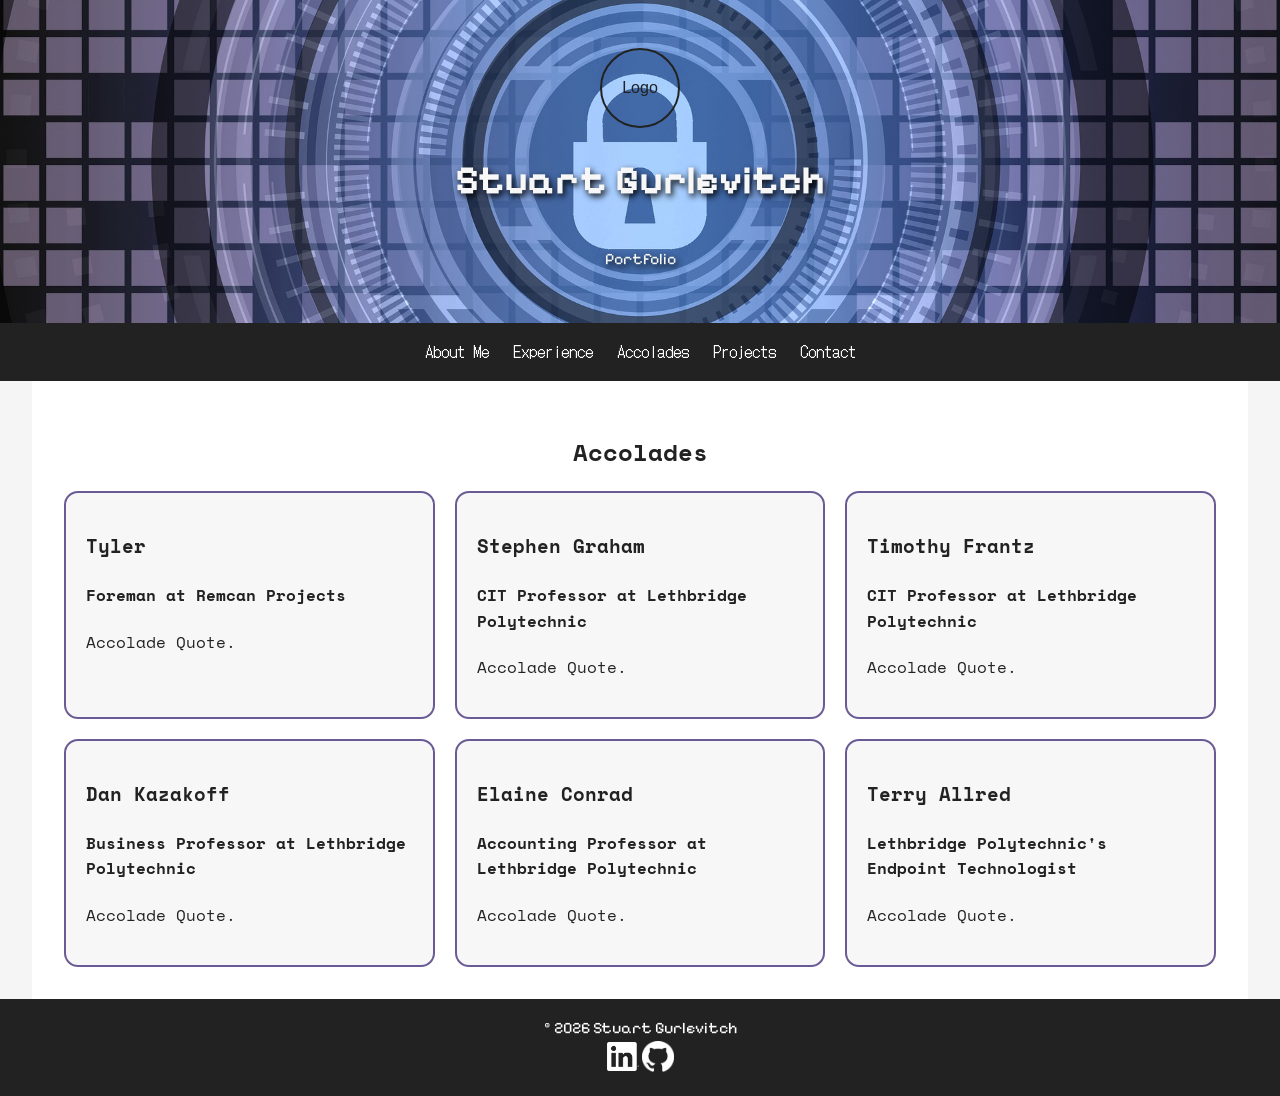
==== accolades.html @ e35caf90 "Add project files." ====
﻿<!DOCTYPE html>
<html lang="en">
<head>
    <meta charset="UTF-8">
    <meta name="viewport" content="width=device-width, initial-scale=1.0">
    <title>Stuart Gurlevitch | Portfolio</title>
    <link rel="stylesheet" href="style.css">
    <link rel="preconnect" href="https://fonts.googleapis.com">
    <link rel="preconnect" href="https://fonts.gstatic.com" crossorigin>
    <link href="https://fonts.googleapis.com/css2?family=DotGothic16&family=Pixelify+Sans:wght@400..700&family=Space+Mono:ital,wght@0,400;0,700;1,400;1,700&display=swap" rel="stylesheet">
</head>
<body>
    <header class="site-header">
        <!-- Replace this with your logo image if you have one -->
        <div class="logo">Logo</div>
        <h1>Stuart Gurlevitch</h1>
        <br />
        <p>Portfolio</p>
    </header>

    <nav class="site-nav" aria-label="Main navigation">
        <a href="index.html">About Me</a>
        <a href="experience.html">Experience</a>
        <a href="accolades.html">Accolades</a>
        <a href="projects.html">Projects</a>
        <a href="contact.html">Contact</a>
    </nav>

    <main>
        <h2>Accolades</h2>
        <section class="card-grid">
            <article class="card">
                <h3>Tyler</h3>
                <h4>Foreman at Remcan Projects</h4>
                <p>Accolade Quote.</p>
            </article>

            <article class="card">
                <h3>Stephen Graham</h3>
                <h4>CIT Professor at Lethbridge Polytechnic</h4>
                <p>Accolade Quote.</p>
            </article>

            <article class="card">
                <h3>Timothy Frantz</h3>
                <h4>CIT Professor at Lethbridge Polytechnic</h4>
                <p>Accolade Quote.</p>
            </article>

            <article class="card">
                <h3>Dan Kazakoff</h3>
                <h4>Business Professor at Lethbridge Polytechnic</h4>
                <p>Accolade Quote.</p>
            </article>

            <article class="card">
                <h3>Elaine Conrad</h3>
                <h4>Accounting Professor at Lethbridge Polytechnic</h4>
                <p>Accolade Quote.</p>
            </article>

            <article class="card">
                <h3>Terry Allred</h3>
                <h4>Lethbridge Polytechnic's Endpoint Technologist</h4>
                <p>Accolade Quote.</p>
            </article>
        </section>
    </main>

    <footer class="site-footer">
        <p>&copy; 2026 Stuart Gurlevitch</p>
        <div class="footer-links">
            <a href="https://www.linkedin.com/in/stuart-gurlevitch-35903b435/"
               target="_blank"
               rel="noopener noreferrer"
               aria-label="Visit my LinkedIn profile">
                <img src="resources/images/InBug-White.png"
                     alt=""
                     class="footer-icon">
            </a>
            <a href="https://github.com/St0six"
               target="_blank"
               rel="noopener noreferrer"
               aria-label="Visit my GitHub profile">
                <img src="resources/images/GitHub_Invertocat_White.png" 
                     alt="" 
                     class="footer-icon">
            </a>
        </div>
    </footer>
</body>
</html>
---- style.css ----
﻿* {
    box-sizing: border-box;
}

body {
    margin: 0;
    font-family: Arial, sans-serif;
    line-height: 1.6;
    color: #222;
    background: #f5f5f5;
}

h2 {
    text-align: center;
}

.site-header {
    min-height: 240px;
    padding: 3rem 1rem;
    box-sizing: border-box;
    display: flex;
    flex-direction: column;
    align-items: center;
    justify-content: center;
    text-align: center;
    background-image: url("resources/images/banner.jpg");
    background-size: cover;
    background-position: center;
    background-repeat: no-repeat;
}

    .site-header h1,
    .site-header p {
        font-family: "Pixelify Sans", sans-serif;
        color: #F7F7F7;
        text-shadow: 2px 3px 6px #000;
        margin: 0.25rem 0;
    }

        .site-header h1 {
            font-size: 2.5rem;
        }

        .site-header p {
            font-size: 1rem;
        }

.logo {
    width: 80px;
    height: 80px;
    margin: 0 auto 1rem;
    display: grid;
    place-items: center;
    border: 2px solid #222;
    border-radius: 50%;
}

.site-nav {
    display: flex;
    justify-content: center;
    flex-wrap: wrap;
    gap: 1.5rem;
    padding: 1rem;
    background: #222;
}

    .site-nav a {
        font-family: "DotGothic16", sans-serif;
        color: #fff;
        text-decoration: none;
    }

        .site-nav a:hover {
            text-decoration: underline;
        }

main {
    font-family: "Space Mono", monospace;
    width: 95%;
    margin: 0 auto;
    min-height: 50vh;
    padding: 2rem;
    background: #fff;
}

.card-grid,
.feature-grid {
    display: grid;
    gap: 1.25rem;
}

.card-grid {
    grid-template-columns: repeat(3, minmax(0, 1fr));
}

.feature-grid {
    grid-template-columns: repeat(2, minmax(0, 1fr));
}

.card,
.feature-box {
    box-sizing: border-box;
    padding: 1.25rem;
    border: 2px solid #6b5b95;
    border-radius: 14px;
    background-color: #f7f7f7;
}

.feature-box {
    margin-top: 1.5rem;
}

    .feature-box p {
        text-align: center;
    }

@media (max-width: 700px) {
    .card-grid,
    .feature-grid {
        grid-template-columns: 1fr;
    }
}

.contact-links {
    display: flex;
    justify-content: center;
}

.contact-links a {
    display: inline-flex;
    align-items: center;
    text-decoration: none;
    line-height: 0;
}

.contact-icon {
    display: block;
    width: 150px;
    height: 50px;
    object-fit: contain;
}

.resume {
    text-align: center;
}

.site-footer {
    font-family: "Pixelify Sans", sans-serif;
    padding: 1rem;
    text-align: center;
    background: #222;
    color: #fff;
}

    .site-footer p {
        margin: 0;
    }

        .footer-links a {
            display: inline-flex;
            align-items: center;
            text-decoration: none;
            line-height: 0;
        }

        .footer-icon {
            display: block;
            width: 32px;
            height: 32px;
            object-fit: contain;
        }

@media (max-width: 600px) {
    .site-nav {
        gap: 0.75rem 1rem;
    }

    main {
        padding: 1.25rem;
    }
}

/*Fonts*/
.pixelify-sans-navFont {
    font-family: "Pixelify Sans", sans-serif;
    font-optical-sizing: auto;
    font-weight: 400;
    font-style: normal;
}

.dotgothic16-regular {
    font-family: "DotGothic16", sans-serif;
    font-weight: 400;
    font-style: normal;
}

.space-mono-regular {
    font-family: "Space Mono", monospace;
    font-weight: 400;
    font-style: normal;
}

.space-mono-bold {
    font-family: "Space Mono", monospace;
    font-weight: 700;
    font-style: normal;
}

.space-mono-regular-italic {
    font-family: "Space Mono", monospace;
    font-weight: 400;
    font-style: italic;
}

.space-mono-bold-italic {
    font-family: "Space Mono", monospace;
    font-weight: 700;
    font-style: italic;
}
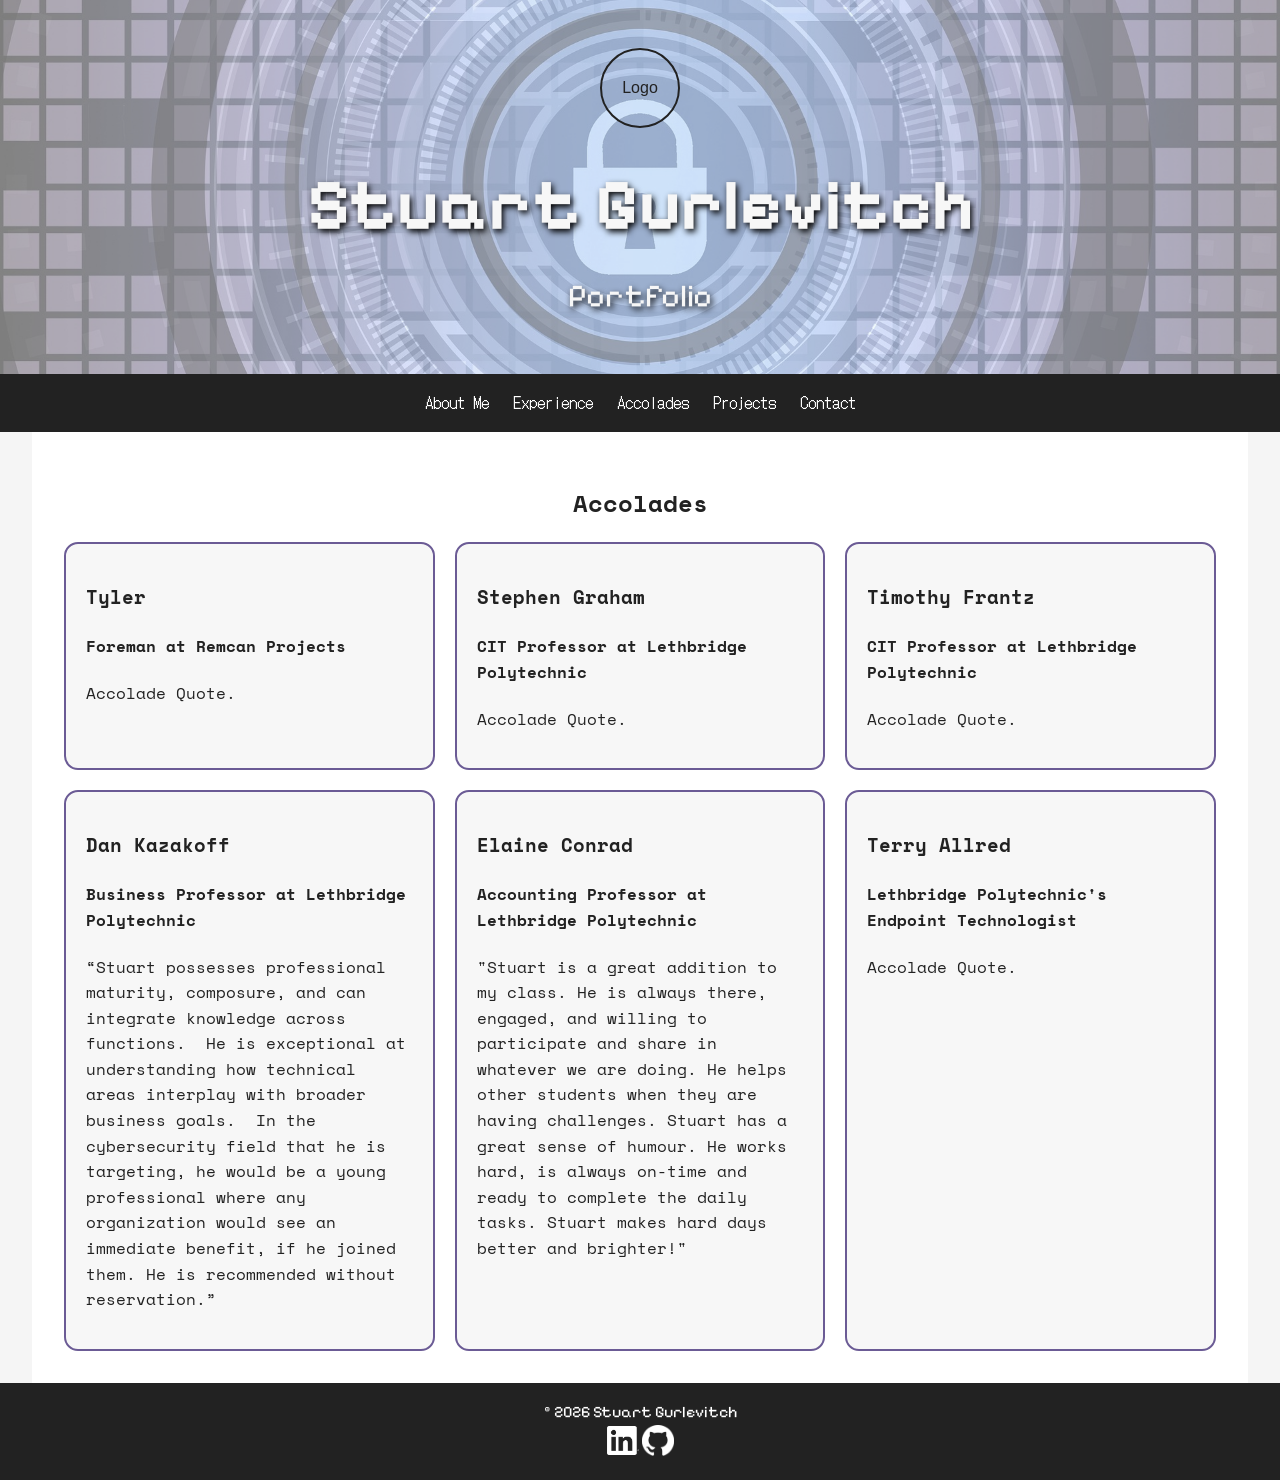
==== commit 5e4d6f22: "Implemented Tim's UI suggestions, added accolades that I've received, and added content to Certifica" ====
--- a/accolades.html
+++ b/accolades.html
@@ -14,7 +14,6 @@
         <!-- Replace this with your logo image if you have one -->
         <div class="logo">Logo</div>
         <h1>Stuart Gurlevitch</h1>
-        <br />
         <p>Portfolio</p>
     </header>
 
@@ -50,13 +49,24 @@
             <article class="card">
                 <h3>Dan Kazakoff</h3>
                 <h4>Business Professor at Lethbridge Polytechnic</h4>
-                <p>Accolade Quote.</p>
+                <p>
+                “Stuart possesses professional maturity, composure, and can integrate knowledge across 
+                functions.  He is exceptional at understanding how technical areas interplay with broader 
+                business goals.  In the cybersecurity field that he is targeting, he would be a young 
+                professional where any organization would see an immediate benefit, if he joined them.  
+                He is recommended without reservation.” 
+                </p>
             </article>
 
             <article class="card">
                 <h3>Elaine Conrad</h3>
                 <h4>Accounting Professor at Lethbridge Polytechnic</h4>
-                <p>Accolade Quote.</p>
+                <p>
+                "Stuart is a great addition to my class. He is always there, engaged, and willing to 
+                participate and share in whatever we are doing. He helps other students when they are having 
+                challenges. Stuart has a great sense of humour. He works hard, is always on-time and ready to 
+                complete the daily tasks. Stuart makes hard days better and brighter!"
+                </p>
             </article>
 
             <article class="card">
--- a/style.css
+++ b/style.css
@@ -23,11 +23,21 @@
     align-items: center;
     justify-content: center;
     text-align: center;
-    background-image: url("resources/images/banner.jpg");
-    background-size: cover;
-    background-position: center;
-    background-repeat: no-repeat;
-}
+    position: relative;
+    isolation: isolate;
+}
+
+    .site-header::before {
+        content: "";
+        position: absolute;
+        inset: 0;
+        background-image: url("resources/images/banner.jpg");
+        background-size: cover;
+        background-position: center;
+        background-repeat: no-repeat;
+        opacity: 0.5; /* 0 = invisible, 1 = fully opaque */
+        z-index: -1;
+    }
 
     .site-header h1,
     .site-header p {
@@ -38,11 +48,11 @@
     }
 
         .site-header h1 {
-            font-size: 2.5rem;
+            font-size: 4.5rem;
         }
 
         .site-header p {
-            font-size: 1rem;
+            font-size: 2rem;
         }
 
 .logo {
@@ -62,6 +72,9 @@
     gap: 1.5rem;
     padding: 1rem;
     background: #222;
+    position: sticky;
+    top: 0;
+    z-index: 100; /* Ensures it stays above other content */
 }
 
     .site-nav a {
@@ -121,6 +134,14 @@
     }
 }
 
+.badge {
+    display: block;
+    width: 250px;
+    height: 250px;
+    object-fit: contain;
+    margin-inline: auto;
+}
+
 .contact-links {
     display: flex;
     justify-content: center;
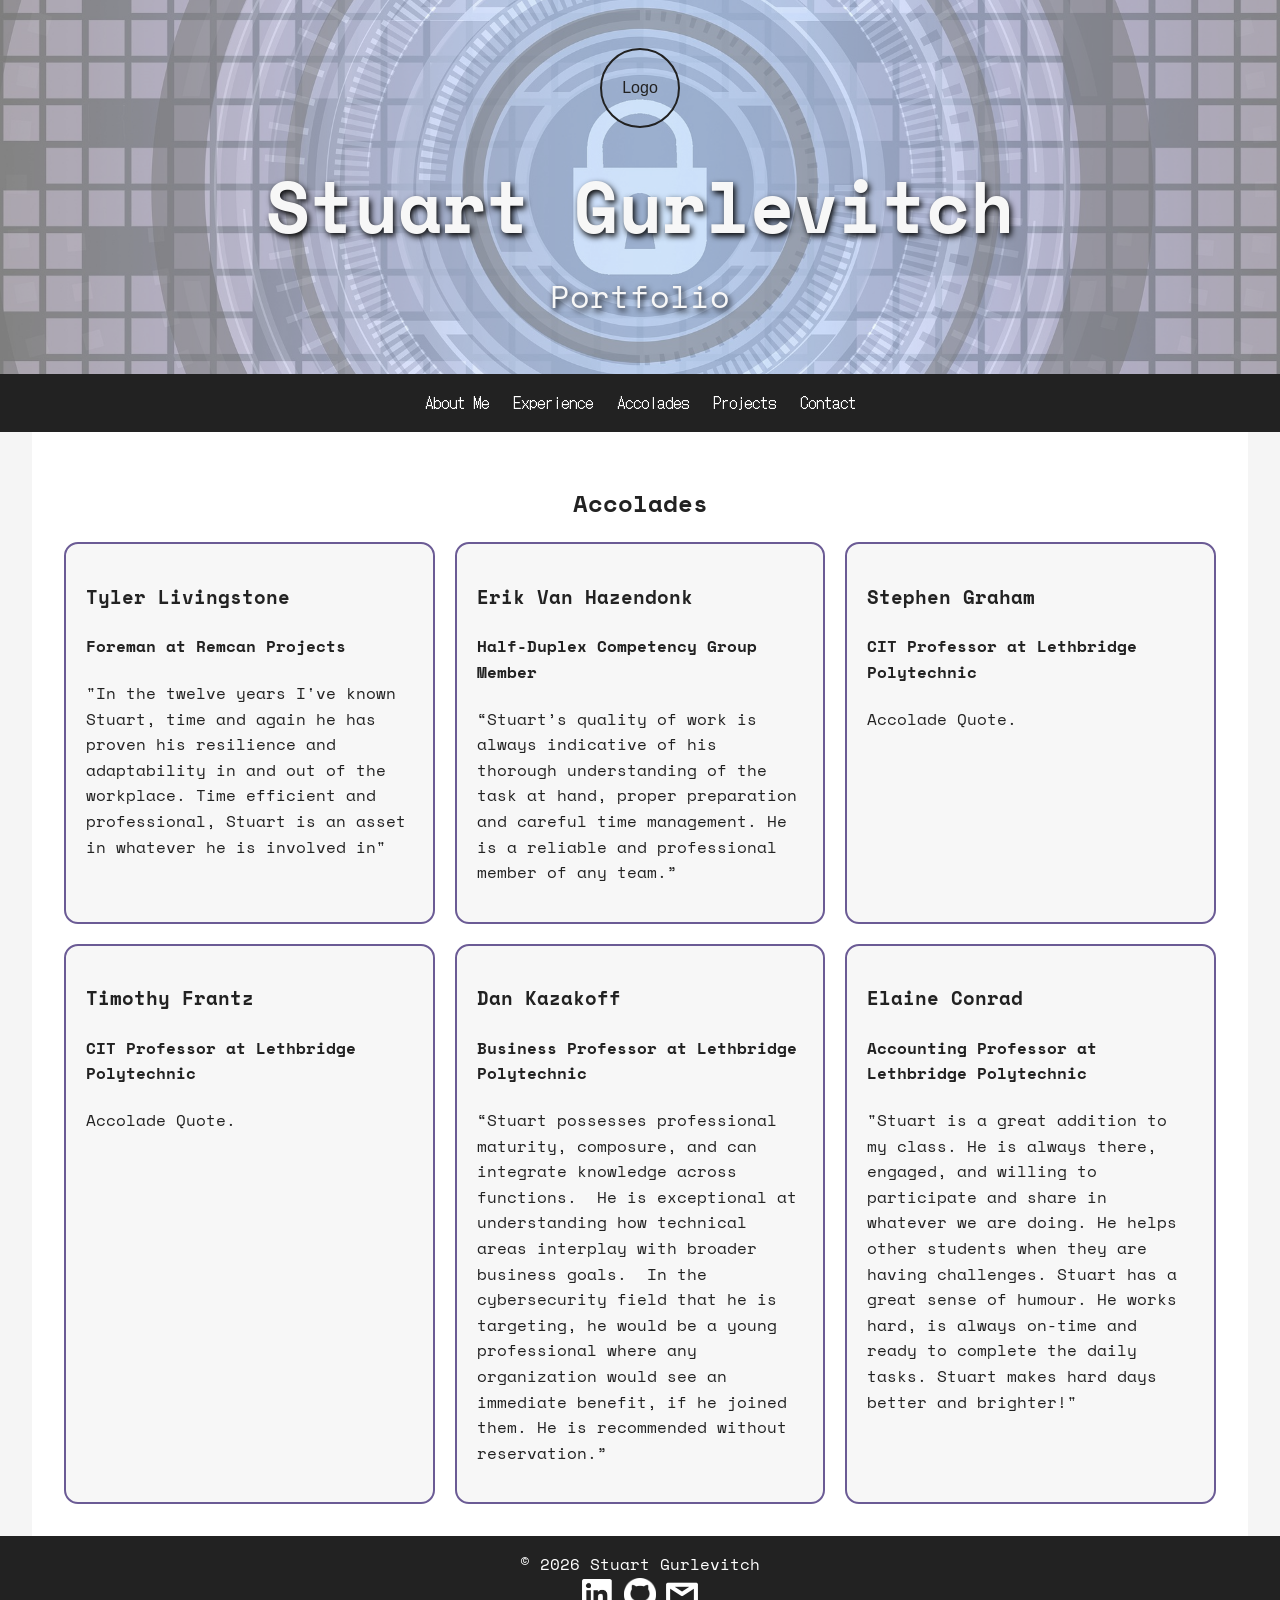
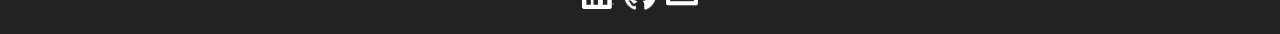
==== commit 9cc888a1: "Update site to its current status despite being incomplete for peer review. To get reviewed on the m" ====
--- a/accolades.html
+++ b/accolades.html
@@ -29,9 +29,22 @@
         <h2>Accolades</h2>
         <section class="card-grid">
             <article class="card">
-                <h3>Tyler</h3>
+                <h3>Tyler Livingstone</h3>
                 <h4>Foreman at Remcan Projects</h4>
-                <p>Accolade Quote.</p>
+                <p>
+                    "In the twelve years I've known Stuart, time and again he has proven his resilience and
+                    adaptability in and out of the workplace. Time efficient and professional,
+                    Stuart is an asset in whatever he is involved in"
+                </p>
+            </article>
+
+            <article class="card">
+                <h3>Erik Van Hazendonk</h3>
+                <h4>Half-Duplex Competency Group Member</h4>
+                <p>
+                    “Stuart’s quality of work is always indicative of his thorough understanding of the task at hand, proper
+                    preparation and careful time management. He is a reliable and professional member of any team.”
+                </p>
             </article>
 
             <article class="card">
@@ -50,11 +63,11 @@
                 <h3>Dan Kazakoff</h3>
                 <h4>Business Professor at Lethbridge Polytechnic</h4>
                 <p>
-                “Stuart possesses professional maturity, composure, and can integrate knowledge across 
-                functions.  He is exceptional at understanding how technical areas interplay with broader 
-                business goals.  In the cybersecurity field that he is targeting, he would be a young 
-                professional where any organization would see an immediate benefit, if he joined them.  
-                He is recommended without reservation.” 
+                    “Stuart possesses professional maturity, composure, and can integrate knowledge across
+                    functions.  He is exceptional at understanding how technical areas interplay with broader
+                    business goals.  In the cybersecurity field that he is targeting, he would be a young
+                    professional where any organization would see an immediate benefit, if he joined them.
+                    He is recommended without reservation.” 
                 </p>
             </article>
 
@@ -62,17 +75,11 @@
                 <h3>Elaine Conrad</h3>
                 <h4>Accounting Professor at Lethbridge Polytechnic</h4>
                 <p>
-                "Stuart is a great addition to my class. He is always there, engaged, and willing to 
-                participate and share in whatever we are doing. He helps other students when they are having 
-                challenges. Stuart has a great sense of humour. He works hard, is always on-time and ready to 
-                complete the daily tasks. Stuart makes hard days better and brighter!"
+                    "Stuart is a great addition to my class. He is always there, engaged, and willing to
+                    participate and share in whatever we are doing. He helps other students when they are having
+                    challenges. Stuart has a great sense of humour. He works hard, is always on-time and ready to
+                    complete the daily tasks. Stuart makes hard days better and brighter!"
                 </p>
-            </article>
-
-            <article class="card">
-                <h3>Terry Allred</h3>
-                <h4>Lethbridge Polytechnic's Endpoint Technologist</h4>
-                <p>Accolade Quote.</p>
             </article>
         </section>
     </main>
@@ -92,9 +99,13 @@
                target="_blank"
                rel="noopener noreferrer"
                aria-label="Visit my GitHub profile">
-                <img src="resources/images/GitHub_Invertocat_White.png" 
-                     alt="" 
+                <img src="resources/images/GitHub_Invertocat_White.png"
+                     alt=""
                      class="footer-icon">
+            </a>
+            <a href="mailto:stuart@gurlevitch.com?subject=Portfolio%20inquiry"
+               aria-label="Email me">
+                <img src="resources/images/emailFooter.png" alt="" class="footer-icon">
             </a>
         </div>
     </footer>
--- a/style.css
+++ b/style.css
@@ -11,6 +11,10 @@
 }
 
 h2 {
+    text-align: center;
+}
+
+.center {
     text-align: center;
 }
 
@@ -41,7 +45,7 @@
 
     .site-header h1,
     .site-header p {
-        font-family: "Pixelify Sans", sans-serif;
+        font-family: "Space Mono", monospace;
         color: #F7F7F7;
         text-shadow: 2px 3px 6px #000;
         margin: 0.25rem 0;
@@ -127,6 +131,14 @@
         text-align: center;
     }
 
+    .feature-box h3 {
+        text-align: center;
+    }
+
+    .feature-box h4 {
+        text-align: center;
+    }
+
 @media (max-width: 700px) {
     .card-grid,
     .feature-grid {
@@ -134,13 +146,51 @@
     }
 }
 
+.code-box {
+    box-sizing: border-box;
+    width: 75%;
+    margin: 1rem auto;
+    padding: 1rem;
+    border: 2px solid #6b5b95;
+    border-radius: 14px;
+    background-color: #fff;
+    overflow-x: auto;
+}
+
 .badge {
     display: block;
-    width: 250px;
-    height: 250px;
+    width: 150px;
+    height: 150px;
     object-fit: contain;
     margin-inline: auto;
 }
+
+.education-layout {
+    display: grid;
+    grid-template-columns: minmax(0, 1fr) auto minmax(0, 1fr);
+    align-items: center;
+    gap: 1rem;
+}
+
+    .education-layout .education-image {
+        grid-column: 1;
+        justify-self: start;
+        width: 300px;
+        max-width: 100%;
+        height: auto;
+        object-fit: contain;
+    }
+
+    .education-layout .education-details {
+        grid-column: 2;
+        text-align: center;
+    }
+
+    .education-layout .badge {
+        grid-column: 3;
+        justify-self: end;
+        margin-inline: 0;
+    }
 
 .contact-links {
     display: flex;
@@ -161,12 +211,19 @@
     object-fit: contain;
 }
 
+.email-icon {
+    display: block;
+    width: 64px;
+    height: 64px;
+    object-fit: contain;
+}
+
 .resume {
     text-align: center;
 }
 
 .site-footer {
-    font-family: "Pixelify Sans", sans-serif;
+    font-family: "Space Mono", monospace;
     padding: 1rem;
     text-align: center;
     background: #222;
@@ -198,6 +255,15 @@
 
     main {
         padding: 1.25rem;
+    }
+
+    .education-layout .education-image {
+        width: 48px;
+    }
+
+    .education-layout .badge {
+        width: 100px;
+        height: 100px;
     }
 }
 
